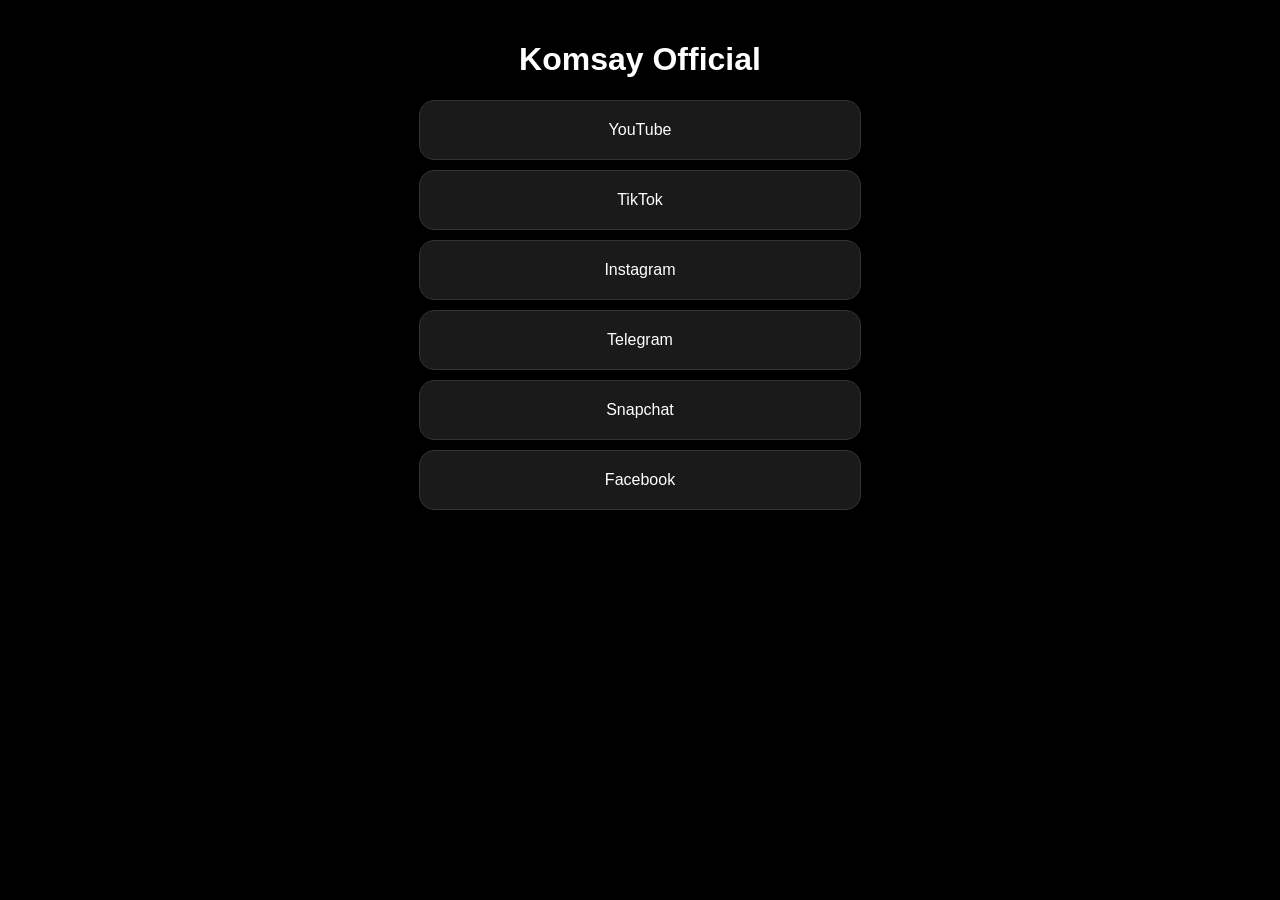
==== index.html @ 22e6c543 "Add initial HTML structure for Komsay website" ====
<!DOCTYPE html>
<html lang="ku" dir="rtl">
<head>
    <meta charset="UTF-8">
    <meta name="viewport" content="width=device-width, initial-scale=1.0">
    <title>Komsay</title>
    <style>
        body { margin: 0; background: #000; color: #fff; font-family: sans-serif; text-align: center; padding: 20px; }
        .card { background: #1a1a1a; padding: 20px; margin: 10px auto; border-radius: 15px; max-width: 400px; display: block; color: #fff; text-decoration: none; border: 1px solid #333; }
        .card:hover { background: #333; }
    </style>
</head>
<body>
    <h1>Komsay Official</h1>
    <a href="https://youtube.com/@komsay" class="card">YouTube</a>
    <a href="https://tiktok.com/@komsay" class="card">TikTok</a>
    <a href="https://instagram.com/komsay" class="card">Instagram</a>
    <a href="https://t.me/Komsay" class="card">Telegram</a>
    <a href="https://snapchat.com/add/komsay" class="card">Snapchat</a>
    <a href="https://facebook.com/komsay" class="card">Facebook</a>
</body>
</html>
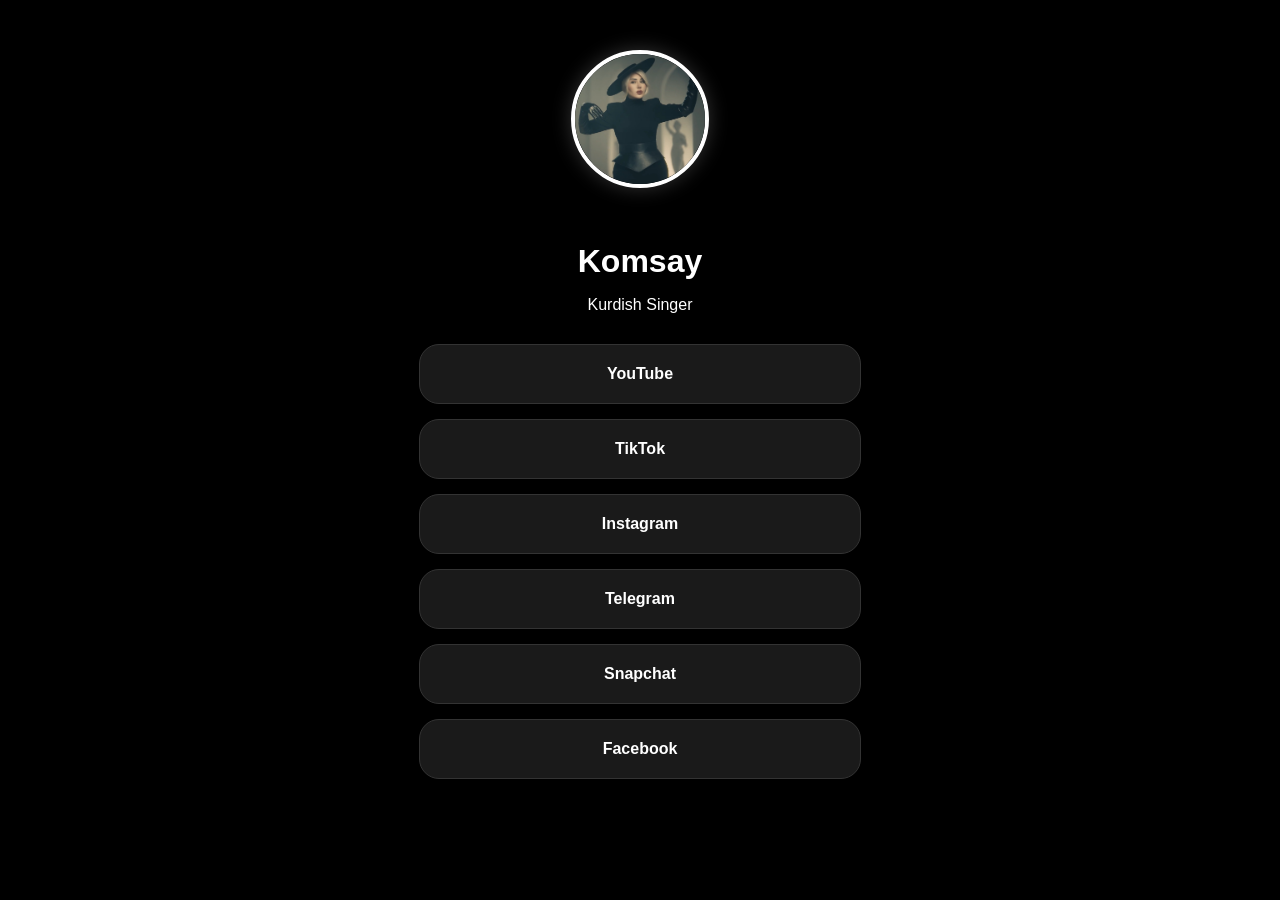
==== commit eb534e0f: "Enhance index.html with new styles and content Updated styles for body and card elements, added prof" ====
--- a/index.html
+++ b/index.html
@@ -5,18 +5,39 @@
     <meta name="viewport" content="width=device-width, initial-scale=1.0">
     <title>Komsay</title>
     <style>
-        body { margin: 0; background: #000; color: #fff; font-family: sans-serif; text-align: center; padding: 20px; }
-        .card { background: #1a1a1a; padding: 20px; margin: 10px auto; border-radius: 15px; max-width: 400px; display: block; color: #fff; text-decoration: none; border: 1px solid #333; }
-        .card:hover { background: #333; }
+        body { 
+            margin: 0; padding: 20px; 
+            background: #000; color: #fff; 
+            font-family: 'Segoe UI', Tahoma, Geneva, Verdana, sans-serif; 
+            text-align: center; 
+        }
+        .profile-img { 
+            width: 130px; height: 130px; border-radius: 50%; 
+            border: 4px solid #fff; margin: 30px auto; 
+            object-fit: cover; box-shadow: 0 0 20px rgba(255,255,255,0.2);
+        }
+        .card { 
+            background: #1a1a1a; padding: 20px; margin: 15px auto; 
+            border-radius: 20px; max-width: 400px; display: block; 
+            color: #fff; text-decoration: none; border: 1px solid #333; 
+            transition: 0.3s; font-weight: bold;
+        }
+        .card:hover { background: #333; transform: scale(1.02); }
+        h1 { margin-bottom: 5px; }
     </style>
 </head>
 <body>
-    <h1>Komsay Official</h1>
-    <a href="https://youtube.com/@komsay" class="card">YouTube</a>
-    <a href="https://tiktok.com/@komsay" class="card">TikTok</a>
-    <a href="https://instagram.com/komsay" class="card">Instagram</a>
-    <a href="https://t.me/Komsay" class="card">Telegram</a>
-    <a href="https://snapchat.com/add/komsay" class="card">Snapchat</a>
-    <a href="https://facebook.com/komsay" class="card">Facebook</a>
+    <img src="IMG_0511.jpeg" class="profile-img">
+    <h1>Komsay</h1>
+    <p>Kurdish Singer</p>
+
+    <div style="margin-top: 30px;">
+        <a href="https://youtube.com/@komsay" class="card">YouTube</a>
+        <a href="https://tiktok.com/@komsay" class="card">TikTok</a>
+        <a href="https://instagram.com/komsay" class="card">Instagram</a>
+        <a href="https://t.me/Komsay" class="card">Telegram</a>
+        <a href="https://snapchat.com/add/komsay" class="card">Snapchat</a>
+        <a href="https://facebook.com/komsay" class="card">Facebook</a>
+    </div>
 </body>
 </html>
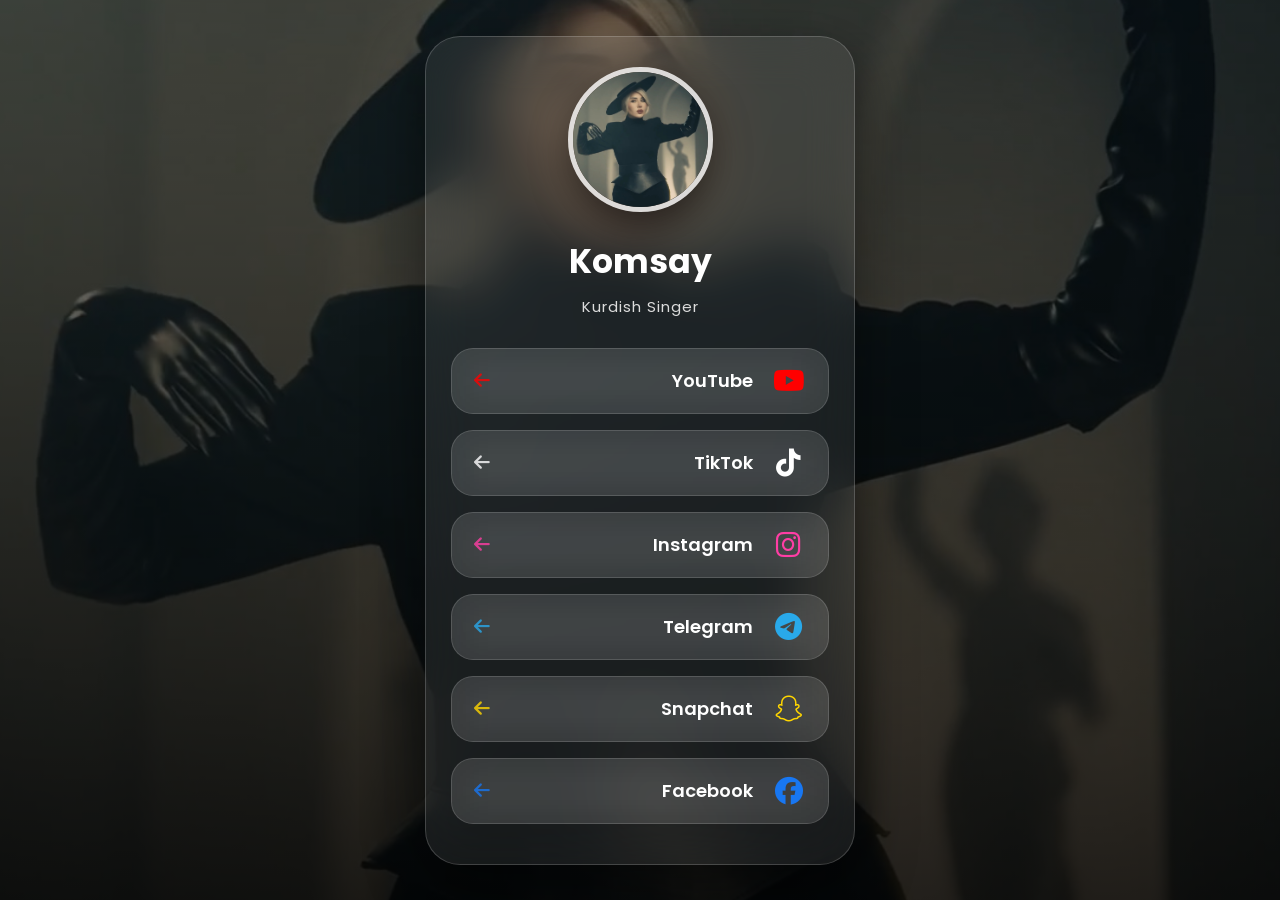
==== commit c433257a: "Update index.html" ====
--- a/index.html
+++ b/index.html
@@ -1,43 +1,309 @@
 <!DOCTYPE html>
 <html lang="ku" dir="rtl">
 <head>
-    <meta charset="UTF-8">
-    <meta name="viewport" content="width=device-width, initial-scale=1.0">
-    <title>Komsay</title>
-    <style>
-        body { 
-            margin: 0; padding: 20px; 
-            background: #000; color: #fff; 
-            font-family: 'Segoe UI', Tahoma, Geneva, Verdana, sans-serif; 
-            text-align: center; 
-        }
-        .profile-img { 
-            width: 130px; height: 130px; border-radius: 50%; 
-            border: 4px solid #fff; margin: 30px auto; 
-            object-fit: cover; box-shadow: 0 0 20px rgba(255,255,255,0.2);
-        }
-        .card { 
-            background: #1a1a1a; padding: 20px; margin: 15px auto; 
-            border-radius: 20px; max-width: 400px; display: block; 
-            color: #fff; text-decoration: none; border: 1px solid #333; 
-            transition: 0.3s; font-weight: bold;
-        }
-        .card:hover { background: #333; transform: scale(1.02); }
-        h1 { margin-bottom: 5px; }
-    </style>
+<meta charset="UTF-8">
+<meta name="viewport" content="width=device-width, initial-scale=1.0">
+
+<title>Komsay</title>
+
+<link rel="preconnect" href="https://fonts.googleapis.com">
+<link rel="preconnect" href="https://fonts.gstatic.com" crossorigin>
+
+<link href="https://fonts.googleapis.com/css2?family=Poppins:wght@300;400;600;700&display=swap" rel="stylesheet">
+
+<link rel="stylesheet" href="https://cdnjs.cloudflare.com/ajax/libs/font-awesome/6.6.0/css/all.min.css">
+
+<style>
+
+*{
+margin:0;
+padding:0;
+box-sizing:border-box;
+font-family:Poppins,sans-serif;
+}
+
+body{
+
+min-height:100vh;
+
+display:flex;
+justify-content:center;
+align-items:center;
+
+background:
+linear-gradient(rgba(0,0,0,.45),rgba(0,0,0,.85)),
+url("IMG_0511.jpeg");
+
+background-size:cover;
+background-position:center;
+background-attachment:fixed;
+
+padding:25px;
+
+}
+
+.container{
+
+width:100%;
+max-width:430px;
+
+background:rgba(255,255,255,.08);
+
+backdrop-filter:blur(25px);
+
+border:1px solid rgba(255,255,255,.18);
+
+border-radius:35px;
+
+padding:30px 25px 40px;
+
+box-shadow:0 20px 60px rgba(0,0,0,.45);
+
+}
+
+.profile{
+
+text-align:center;
+
+margin-bottom:25px;
+
+}
+
+.profile img{
+
+width:145px;
+height:145px;
+
+border-radius:50%;
+
+object-fit:cover;
+
+border:5px solid rgba(255,255,255,.8);
+
+box-shadow:0 15px 35px rgba(0,0,0,.5);
+
+}
+
+.profile h1{
+
+font-size:33px;
+
+margin-top:18px;
+
+font-weight:700;
+
+color:white;
+
+}
+
+.profile p{
+
+color:#ddd;
+
+margin-top:8px;
+
+font-size:15px;
+
+letter-spacing:1px;
+
+}
+
+.links{
+
+display:flex;
+
+flex-direction:column;
+
+gap:16px;
+
+margin-top:30px;
+
+}
+
+.card{
+
+display:flex;
+
+align-items:center;
+
+justify-content:space-between;
+
+padding:18px 22px;
+
+background:rgba(255,255,255,.10);
+
+border:1px solid rgba(255,255,255,.15);
+
+border-radius:22px;
+
+backdrop-filter:blur(20px);
+
+text-decoration:none;
+
+color:white;
+
+transition:.35s;
+
+}
+
+.card:hover{
+
+transform:translateY(-4px) scale(1.02);
+
+background:rgba(255,255,255,.18);
+
+}
+
+.left{
+
+display:flex;
+
+align-items:center;
+
+gap:18px;
+
+font-size:18px;
+
+font-weight:600;
+
+}
+
+.left i{
+
+font-size:28px;
+
+width:35px;
+
+text-align:center;
+
+}
+
+.youtube i{color:#ff0000;}
+.tiktok i{color:#fff;}
+.instagram i{color:#ff3ea5;}
+.telegram i{color:#29a9ea;}
+.snapchat i{color:#ffd600;}
+.facebook i{color:#1877f2;}
+
+.arrow{
+
+font-size:18px;
+
+opacity:.8;
+
+}
+
+</style>
 </head>
+
 <body>
-    <img src="IMG_0511.jpeg" class="profile-img">
-    <h1>Komsay</h1>
-    <p>Kurdish Singer</p>
-
-    <div style="margin-top: 30px;">
-        <a href="https://youtube.com/@komsay" class="card">YouTube</a>
-        <a href="https://tiktok.com/@komsay" class="card">TikTok</a>
-        <a href="https://instagram.com/komsay" class="card">Instagram</a>
-        <a href="https://t.me/Komsay" class="card">Telegram</a>
-        <a href="https://snapchat.com/add/komsay" class="card">Snapchat</a>
-        <a href="https://facebook.com/komsay" class="card">Facebook</a>
-    </div>
+
+<div class="container">
+
+<div class="profile">
+
+<img src="IMG_0511.jpeg">
+
+<h1>Komsay</h1>
+
+<p>Kurdish Singer</p>
+
+</div>
+
+<div class="links">
+
+<a href="https://youtube.com/@komsay" class="card youtube">
+    <div class="left">
+        <i class="fab fa-youtube"></i>
+        <span>YouTube</span>
+    </div>
+    <div class="arrow">
+        <i class="fas fa-arrow-left"></i>
+    </div>
+</a>
+
+<a href="https://tiktok.com/@komsay" class="card tiktok">
+    <div class="left">
+        <i class="fab fa-tiktok"></i>
+        <span>TikTok</span>
+    </div>
+    <div class="arrow">
+        <i class="fas fa-arrow-left"></i>
+    </div>
+</a>
+
+<a href="https://instagram.com/komsay" class="card instagram">
+    <div class="left">
+        <i class="fab fa-instagram"></i>
+        <span>Instagram</span>
+    </div>
+    <div class="arrow">
+        <i class="fas fa-arrow-left"></i>
+    </div>
+</a>
+
+<a href="https://t.me/Komsay" class="card telegram">
+    <div class="left">
+        <i class="fab fa-telegram"></i>
+        <span>Telegram</span>
+    </div>
+    <div class="arrow">
+        <i class="fas fa-arrow-left"></i>
+    </div>
+</a>
+
+<a href="https://snapchat.com/add/komsay" class="card snapchat">
+    <div class="left">
+        <i class="fab fa-snapchat"></i>
+        <span>Snapchat</span>
+    </div>
+    <div class="arrow">
+        <i class="fas fa-arrow-left"></i>
+    </div>
+</a>
+
+<a href="https://facebook.com/komsay" class="card facebook">
+    <div class="left">
+        <i class="fab fa-facebook"></i>
+        <span>Facebook</span>
+    </div>
+    <div class="arrow">
+        <i class="fas fa-arrow-left"></i>
+    </div>
+</a>
+
+</div>
+
+</div>
+
+<script>
+
+// Card animation
+document.querySelectorAll(".card").forEach(card=>{
+
+card.addEventListener("mousemove",(e)=>{
+
+const rect=card.getBoundingClientRect();
+
+const x=e.clientX-rect.left;
+const y=e.clientY-rect.top;
+
+card.style.background=
+`radial-gradient(circle at ${x}px ${y}px,
+rgba(255,255,255,.22),
+rgba(255,255,255,.10) 60%)`;
+
+});
+
+card.addEventListener("mouseleave",()=>{
+
+card.style.background="rgba(255,255,255,.10)";
+
+});
+
+});
+
+</script>
+
 </body>
 </html>
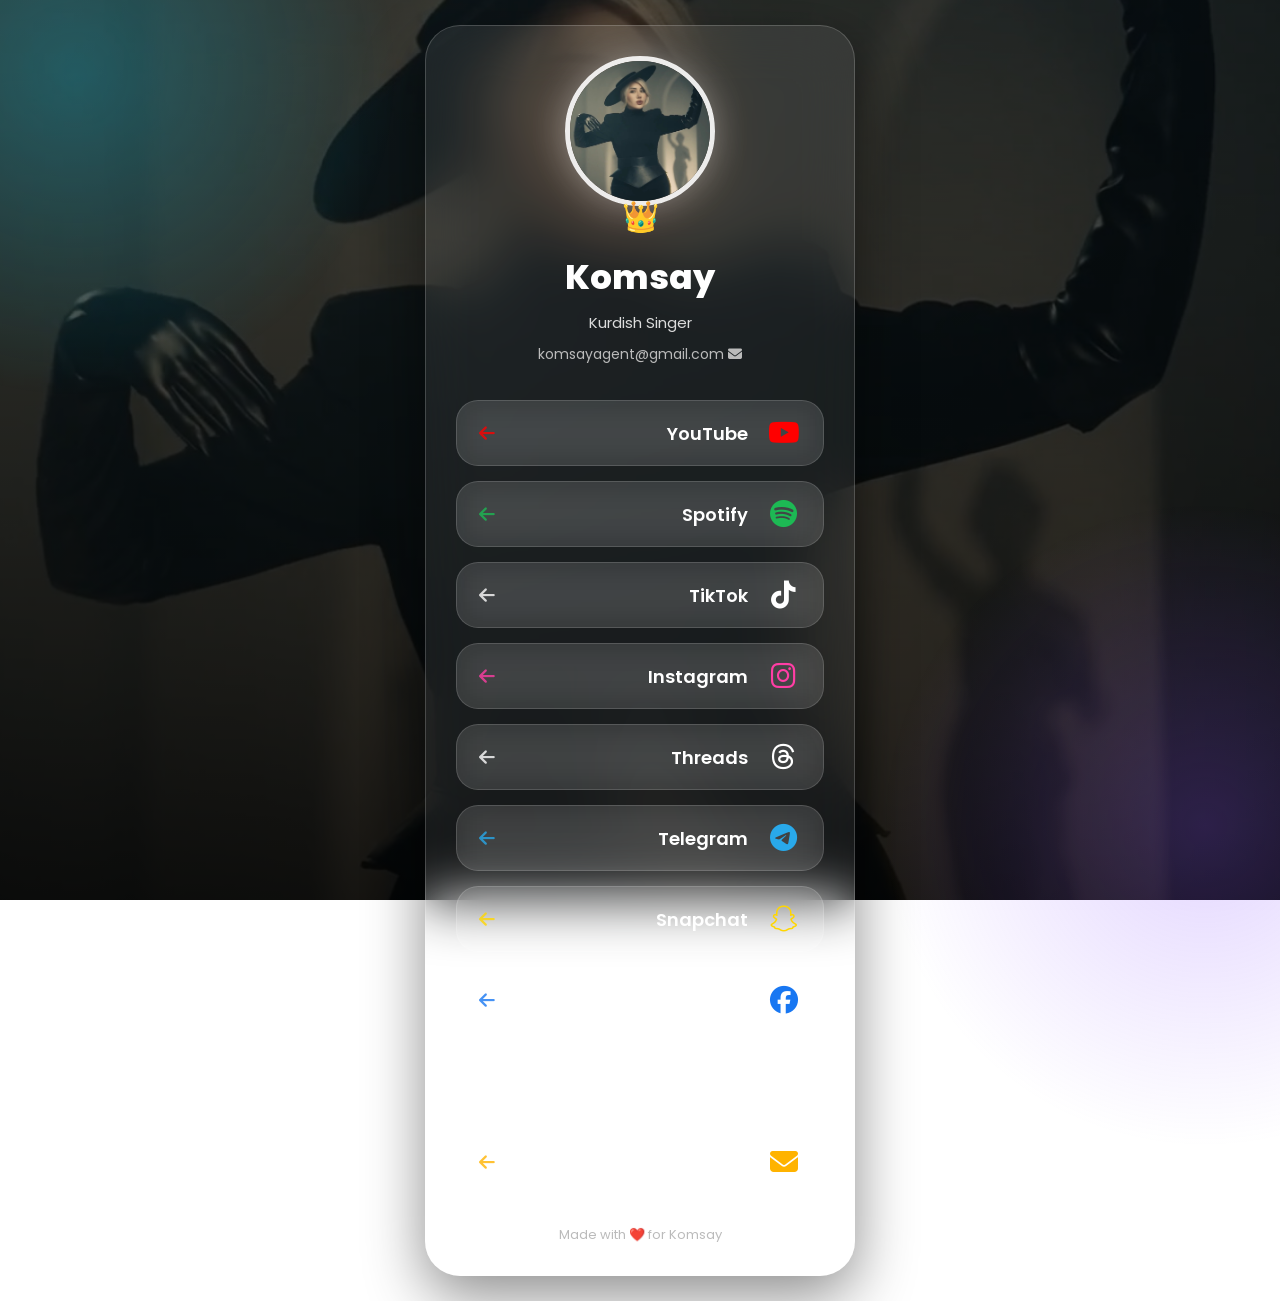
==== commit cd715761: "Add initial HTML structure for Komsay profile page" ====
--- a/index.html
+++ b/index.html
@@ -1,17 +1,19 @@
 <!DOCTYPE html>
 <html lang="ku" dir="rtl">
+
 <head>
+
 <meta charset="UTF-8">
 <meta name="viewport" content="width=device-width, initial-scale=1.0">
 
-<title>Komsay</title>
+<title>Komsay | Official Links</title>
 
 <link rel="preconnect" href="https://fonts.googleapis.com">
 <link rel="preconnect" href="https://fonts.gstatic.com" crossorigin>
 
-<link href="https://fonts.googleapis.com/css2?family=Poppins:wght@300;400;600;700&display=swap" rel="stylesheet">
-
-<link rel="stylesheet" href="https://cdnjs.cloudflare.com/ajax/libs/font-awesome/6.6.0/css/all.min.css">
+<link href="https://fonts.googleapis.com/css2?family=Poppins:wght@300;400;600;700;800&display=swap" rel="stylesheet">
+
+<link rel="stylesheet" href="https://cdnjs.cloudflare.com/ajax/libs/font-awesome/6.7.2/css/all.min.css">
 
 <style>
 
@@ -19,92 +21,228 @@
 margin:0;
 padding:0;
 box-sizing:border-box;
-font-family:Poppins,sans-serif;
+font-family:'Poppins',sans-serif;
 }
 
 body{
-
-min-height:100vh;
 
 display:flex;
 justify-content:center;
 align-items:center;
 
+min-height:100vh;
+
 background:
-linear-gradient(rgba(0,0,0,.45),rgba(0,0,0,.85)),
+linear-gradient(rgba(0,0,0,.55),rgba(0,0,0,.88)),
 url("IMG_0511.jpeg");
 
 background-size:cover;
 background-position:center;
 background-attachment:fixed;
 
-padding:25px;
+overflow-x:hidden;
+
+}
+
+body::before{
+
+content:"";
+
+position:fixed;
+
+width:650px;
+height:650px;
+
+left:-250px;
+top:-250px;
+
+border-radius:50%;
+
+background:radial-gradient(#00d4ff40,transparent 70%);
+
+animation:spin1 15s linear infinite;
+
+}
+
+body::after{
+
+content:"";
+
+position:fixed;
+
+width:650px;
+height:650px;
+
+right:-250px;
+bottom:-250px;
+
+border-radius:50%;
+
+background:radial-gradient(#8f5bff40,transparent 70%);
+
+animation:spin2 18s linear infinite;
+
+}
+
+@keyframes spin1{
+
+from{
+transform:rotate(0deg);
+}
+
+to{
+transform:rotate(360deg);
+}
+
+}
+
+@keyframes spin2{
+
+from{
+transform:rotate(360deg);
+}
+
+to{
+transform:rotate(0deg);
+}
 
 }
 
 .container{
+
+position:relative;
 
 width:100%;
 max-width:430px;
 
+margin:25px;
+
+padding:30px;
+
+border-radius:35px;
+
 background:rgba(255,255,255,.08);
 
-backdrop-filter:blur(25px);
-
 border:1px solid rgba(255,255,255,.18);
 
-border-radius:35px;
-
-padding:30px 25px 40px;
+backdrop-filter:blur(28px);
 
 box-shadow:0 20px 60px rgba(0,0,0,.45);
 
+overflow:hidden;
+
+animation:show .8s ease;
+
+}
+
+@keyframes show{
+
+from{
+opacity:0;
+transform:translateY(40px);
+}
+
+to{
+opacity:1;
+transform:translateY(0);
+}
+
 }
 
 .profile{
 
+position:relative;
+
 text-align:center;
 
-margin-bottom:25px;
-
 }
 
 .profile img{
 
-width:145px;
-height:145px;
+width:150px;
+height:150px;
 
 border-radius:50%;
 
 object-fit:cover;
 
-border:5px solid rgba(255,255,255,.8);
-
-box-shadow:0 15px 35px rgba(0,0,0,.5);
+border:5px solid rgba(255,255,255,.9);
+
+box-shadow:0 0 35px rgba(255,255,255,.35);
+
+animation:glow 3s ease-in-out infinite;
+
+transition:.4s;
+
+}
+
+.profile img:hover{
+
+transform:scale(1.05);
+
+}
+
+@keyframes glow{
+
+0%,100%{
+box-shadow:0 0 20px rgba(255,255,255,.25);
+}
+
+50%{
+box-shadow:0 0 45px rgba(255,255,255,.6);
+}
+
+}
+
+.crown{
+
+font-size:30px;
+
+color:gold;
+
+margin-top:-18px;
+
+animation:float 2s ease-in-out infinite;
+
+}
+
+@keyframes float{
+
+50%{
+transform:translateY(-7px);
+}
 
 }
 
 .profile h1{
 
-font-size:33px;
-
-margin-top:18px;
-
-font-weight:700;
-
-color:white;
+margin-top:12px;
+
+font-size:34px;
+
+font-weight:800;
+
+color:#fff;
 
 }
 
 .profile p{
 
+margin-top:8px;
+
+font-size:15px;
+
 color:#ddd;
 
-margin-top:8px;
-
-font-size:15px;
-
-letter-spacing:1px;
+}
+
+.email{
+
+margin-top:10px;
+
+color:#bbb;
+
+font-size:14px;
 
 }
 
@@ -114,86 +252,132 @@
 
 flex-direction:column;
 
-gap:16px;
+gap:15px;
+
+margin-top:35px;
+
+}
+
+.card{
+
+position:relative;
+
+display:flex;
+
+justify-content:space-between;
+
+align-items:center;
+
+padding:18px 22px;
+
+border-radius:22px;
+
+background:rgba(255,255,255,.10);
+
+border:1px solid rgba(255,255,255,.15);
+
+backdrop-filter:blur(15px);
+
+text-decoration:none;
+
+color:#fff;
+
+overflow:hidden;
+
+transition:.35s;
+
+}
+
+.card:hover{
+
+transform:translateY(-5px) scale(1.03);
+
+box-shadow:0 15px 35px rgba(0,0,0,.35);
+
+}
+
+.card::before{
+
+content:"";
+
+position:absolute;
+
+left:-100%;
+
+top:0;
+
+width:100%;
+
+height:100%;
+
+background:linear-gradient(
+90deg,
+transparent,
+rgba(255,255,255,.18),
+transparent
+);
+
+transition:.7s;
+
+}
+
+.card:hover::before{
+
+left:100%;
+
+}
+
+.left{
+
+display:flex;
+align-items:center;
+gap:18px;
+
+font-size:18px;
+font-weight:600;
+
+}
+
+.left i{
+
+font-size:28px;
+width:35px;
+text-align:center;
+
+}
+
+.youtube i{color:#ff0000;}
+.spotify i{color:#1DB954;}
+.tiktok i{color:#ffffff;}
+.instagram i{color:#ff3ea5;}
+.threads i{color:#ffffff;}
+.telegram i{color:#29a9ea;}
+.snapchat i{color:#FFD600;}
+.facebook i{color:#1877F2;}
+.twitter i{color:#ffffff;}
+.email-card i{color:#ffb300;}
+
+.arrow{
+
+font-size:18px;
+opacity:.8;
+
+}
+
+.footer{
 
 margin-top:30px;
 
-}
-
-.card{
-
-display:flex;
-
-align-items:center;
-
-justify-content:space-between;
-
-padding:18px 22px;
-
-background:rgba(255,255,255,.10);
-
-border:1px solid rgba(255,255,255,.15);
-
-border-radius:22px;
-
-backdrop-filter:blur(20px);
-
-text-decoration:none;
-
-color:white;
-
-transition:.35s;
-
-}
-
-.card:hover{
-
-transform:translateY(-4px) scale(1.02);
-
-background:rgba(255,255,255,.18);
-
-}
-
-.left{
-
-display:flex;
-
-align-items:center;
-
-gap:18px;
-
-font-size:18px;
-
-font-weight:600;
-
-}
-
-.left i{
-
-font-size:28px;
-
-width:35px;
-
 text-align:center;
 
-}
-
-.youtube i{color:#ff0000;}
-.tiktok i{color:#fff;}
-.instagram i{color:#ff3ea5;}
-.telegram i{color:#29a9ea;}
-.snapchat i{color:#ffd600;}
-.facebook i{color:#1877f2;}
-
-.arrow{
-
-font-size:18px;
-
-opacity:.8;
+font-size:13px;
+
+color:#bbb;
 
 }
 
 </style>
+
 </head>
 
 <body>
@@ -202,86 +386,136 @@
 
 <div class="profile">
 
-<img src="IMG_0511.jpeg">
+<img src="IMG_0511.jpeg" alt="Komsay">
+
+<div class="crown">👑</div>
 
 <h1>Komsay</h1>
 
 <p>Kurdish Singer</p>
 
+<div class="email">
+<i class="fa-solid fa-envelope"></i>
+komsayagent@gmail.com
+</div>
+
 </div>
 
 <div class="links">
 
-<a href="https://youtube.com/@komsay" class="card youtube">
-    <div class="left">
-        <i class="fab fa-youtube"></i>
-        <span>YouTube</span>
-    </div>
-    <div class="arrow">
-        <i class="fas fa-arrow-left"></i>
-    </div>
-</a>
-
-<a href="https://tiktok.com/@komsay" class="card tiktok">
-    <div class="left">
-        <i class="fab fa-tiktok"></i>
-        <span>TikTok</span>
-    </div>
-    <div class="arrow">
-        <i class="fas fa-arrow-left"></i>
-    </div>
-</a>
-
-<a href="https://instagram.com/komsay" class="card instagram">
-    <div class="left">
-        <i class="fab fa-instagram"></i>
-        <span>Instagram</span>
-    </div>
-    <div class="arrow">
-        <i class="fas fa-arrow-left"></i>
-    </div>
-</a>
-
-<a href="https://t.me/Komsay" class="card telegram">
-    <div class="left">
-        <i class="fab fa-telegram"></i>
-        <span>Telegram</span>
-    </div>
-    <div class="arrow">
-        <i class="fas fa-arrow-left"></i>
-    </div>
-</a>
-
-<a href="https://snapchat.com/add/komsay" class="card snapchat">
-    <div class="left">
-        <i class="fab fa-snapchat"></i>
-        <span>Snapchat</span>
-    </div>
-    <div class="arrow">
-        <i class="fas fa-arrow-left"></i>
-    </div>
-</a>
-
-<a href="https://facebook.com/komsay" class="card facebook">
-    <div class="left">
-        <i class="fab fa-facebook"></i>
-        <span>Facebook</span>
-    </div>
-    <div class="arrow">
-        <i class="fas fa-arrow-left"></i>
-    </div>
-</a>
-
+<a href="https://youtube.com/@komsay" class="card youtube" target="_blank">
+<div class="left">
+<i class="fab fa-youtube"></i>
+<span>YouTube</span>
+</div>
+<div class="arrow">
+<i class="fas fa-arrow-left"></i>
+</div>
+</a>
+
+<a href="https://open.spotify.com/artist/3O0UtR9dUyXLRTIFbYdmgs" class="card spotify" target="_blank">
+<div class="left">
+<i class="fab fa-spotify"></i>
+<span>Spotify</span>
+</div>
+<div class="arrow">
+<i class="fas fa-arrow-left"></i>
+</div>
+</a>
+
+<a href="https://www.tiktok.com/@komsay" class="card tiktok" target="_blank">
+<div class="left">
+<i class="fab fa-tiktok"></i>
+<span>TikTok</span>
+</div>
+<div class="arrow">
+<i class="fas fa-arrow-left"></i>
+</div>
+</a>
+
+<a href="https://www.instagram.com/komsay/" class="card instagram" target="_blank">
+<div class="left">
+<i class="fab fa-instagram"></i>
+<span>Instagram</span>
+</div>
+<div class="arrow">
+<i class="fas fa-arrow-left"></i>
+</div>
+</a>
+
+<a href="https://www.threads.com/@komsay" class="card threads" target="_blank">
+<div class="left">
+<i class="fab fa-threads"></i>
+<span>Threads</span>
+</div>
+<div class="arrow">
+<i class="fas fa-arrow-left"></i>
+</div>
+</a>
+
+<a href="https://t.me/Komsay" class="card telegram" target="_blank">
+<div class="left">
+<i class="fab fa-telegram"></i>
+<span>Telegram</span>
+</div>
+<div class="arrow">
+<i class="fas fa-arrow-left"></i>
+</div>
+</a>
+
+<a href="https://snapchat.com/t/J3TUY6pE" class="card snapchat" target="_blank">
+<div class="left">
+<i class="fab fa-snapchat"></i>
+<span>Snapchat</span>
+</div>
+<div class="arrow">
+<i class="fas fa-arrow-left"></i>
+</div>
+</a>
+
+<a href="https://www.facebook.com/Komsay" class="card facebook" target="_blank">
+<div class="left">
+<i class="fab fa-facebook"></i>
+<span>Facebook</span>
+</div>
+<div class="arrow">
+<i class="fas fa-arrow-left"></i>
+</div>
+</a>
+
+<a href="https://twitter.com/komsay" class="card twitter" target="_blank">
+<div class="left">
+<i class="fab fa-x-twitter"></i>
+<span>X (Twitter)</span>
+</div>
+<div class="arrow">
+<i class="fas fa-arrow-left"></i>
+</div>
+</a>
+
+<a href="mailto:komsayagent@gmail.com" class="card email-card">
+<div class="left">
+<i class="fas fa-envelope"></i>
+<span>Email</span>
+</div>
+<div class="arrow">
+<i class="fas fa-arrow-left"></i>
+</div>
+</a>
+
+</div>
+
+<div class="footer">
+Made with ❤️ for Komsay
 </div>
 
 </div>
 
 <script>
 
-// Card animation
 document.querySelectorAll(".card").forEach(card=>{
 
-card.addEventListener("mousemove",(e)=>{
+card.addEventListener("mousemove",e=>{
 
 const rect=card.getBoundingClientRect();
 
@@ -290,7 +524,7 @@
 
 card.style.background=
 `radial-gradient(circle at ${x}px ${y}px,
-rgba(255,255,255,.22),
+rgba(255,255,255,.28),
 rgba(255,255,255,.10) 60%)`;
 
 });
@@ -303,7 +537,25 @@
 
 });
 
+const cards=document.querySelectorAll(".card");
+
+cards.forEach((card,index)=>{
+
+card.style.opacity="0";
+card.style.transform="translateY(30px)";
+
+setTimeout(()=>{
+
+card.style.transition=".6s ease";
+card.style.opacity="1";
+card.style.transform="translateY(0)";
+
+},index*120);
+
+});
+
 </script>
 
 </body>
+
 </html>
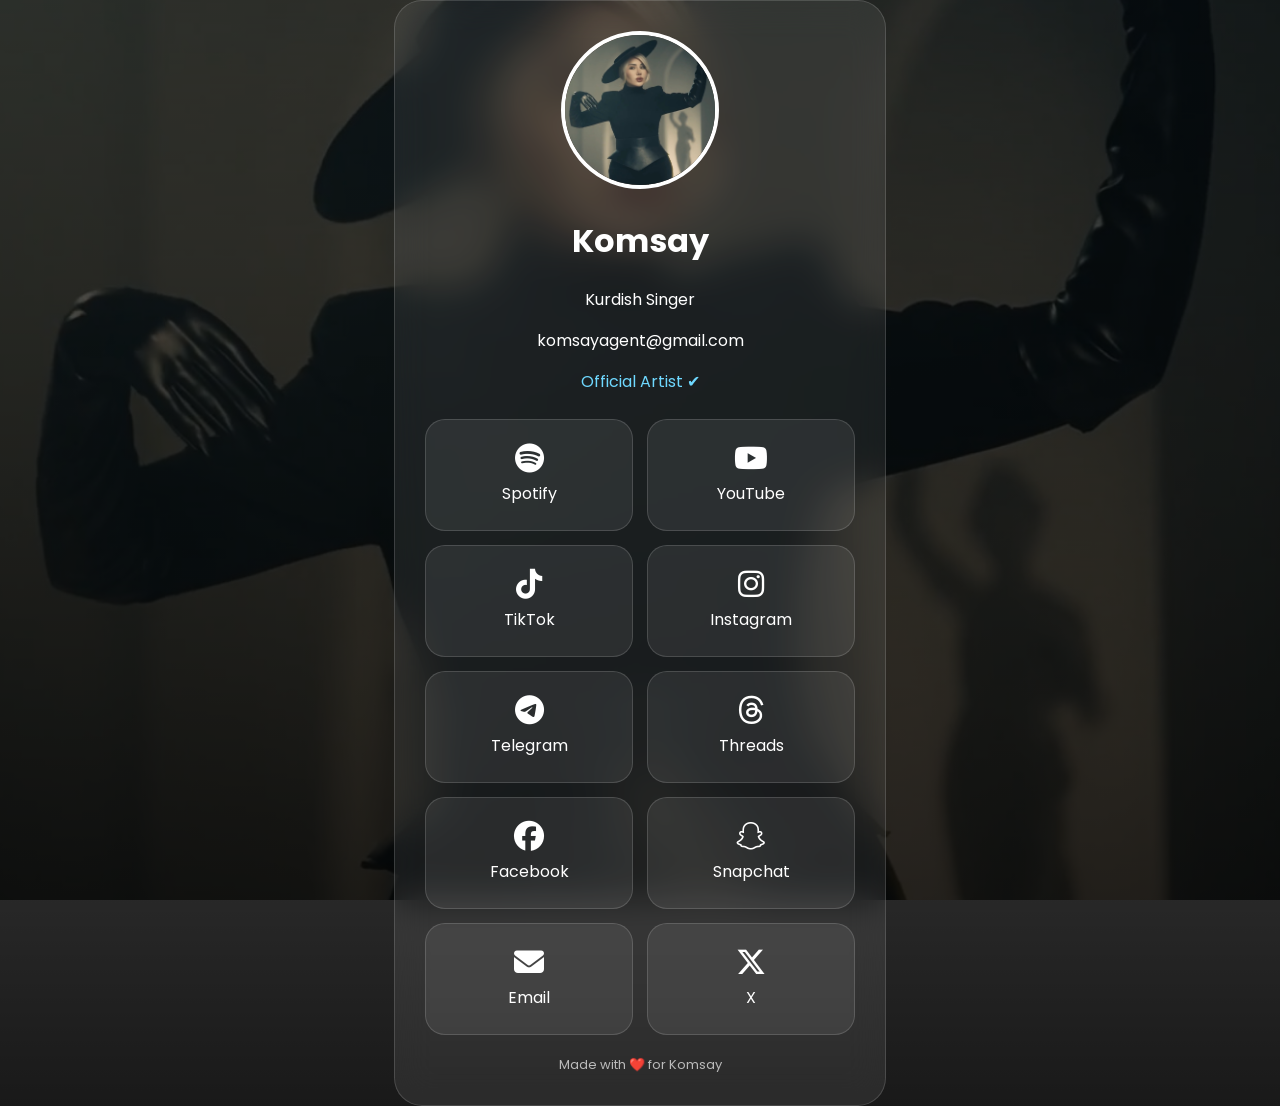
==== commit 7a177c6b: "Rename index_premium.html to index.html" ====
--- a/index.html
+++ b/index.html
@@ -1,561 +1,44 @@
 <!DOCTYPE html>
 <html lang="ku" dir="rtl">
-
 <head>
-
 <meta charset="UTF-8">
-<meta name="viewport" content="width=device-width, initial-scale=1.0">
-
+<meta name="viewport" content="width=device-width,initial-scale=1">
 <title>Komsay | Official Links</title>
-
 <link rel="preconnect" href="https://fonts.googleapis.com">
 <link rel="preconnect" href="https://fonts.gstatic.com" crossorigin>
-
 <link href="https://fonts.googleapis.com/css2?family=Poppins:wght@300;400;600;700;800&display=swap" rel="stylesheet">
-
 <link rel="stylesheet" href="https://cdnjs.cloudflare.com/ajax/libs/font-awesome/6.7.2/css/all.min.css">
-
 <style>
-
-*{
-margin:0;
-padding:0;
-box-sizing:border-box;
-font-family:'Poppins',sans-serif;
-}
-
-body{
-
-display:flex;
-justify-content:center;
-align-items:center;
-
-min-height:100vh;
-
-background:
-linear-gradient(rgba(0,0,0,.55),rgba(0,0,0,.88)),
-url("IMG_0511.jpeg");
-
-background-size:cover;
-background-position:center;
-background-attachment:fixed;
-
-overflow-x:hidden;
-
-}
-
-body::before{
-
-content:"";
-
-position:fixed;
-
-width:650px;
-height:650px;
-
-left:-250px;
-top:-250px;
-
-border-radius:50%;
-
-background:radial-gradient(#00d4ff40,transparent 70%);
-
-animation:spin1 15s linear infinite;
-
-}
-
-body::after{
-
-content:"";
-
-position:fixed;
-
-width:650px;
-height:650px;
-
-right:-250px;
-bottom:-250px;
-
-border-radius:50%;
-
-background:radial-gradient(#8f5bff40,transparent 70%);
-
-animation:spin2 18s linear infinite;
-
-}
-
-@keyframes spin1{
-
-from{
-transform:rotate(0deg);
-}
-
-to{
-transform:rotate(360deg);
-}
-
-}
-
-@keyframes spin2{
-
-from{
-transform:rotate(360deg);
-}
-
-to{
-transform:rotate(0deg);
-}
-
-}
-
-.container{
-
-position:relative;
-
-width:100%;
-max-width:430px;
-
-margin:25px;
-
-padding:30px;
-
-border-radius:35px;
-
-background:rgba(255,255,255,.08);
-
-border:1px solid rgba(255,255,255,.18);
-
-backdrop-filter:blur(28px);
-
-box-shadow:0 20px 60px rgba(0,0,0,.45);
-
-overflow:hidden;
-
-animation:show .8s ease;
-
-}
-
-@keyframes show{
-
-from{
-opacity:0;
-transform:translateY(40px);
-}
-
-to{
-opacity:1;
-transform:translateY(0);
-}
-
-}
-
-.profile{
-
-position:relative;
-
-text-align:center;
-
-}
-
-.profile img{
-
-width:150px;
-height:150px;
-
-border-radius:50%;
-
-object-fit:cover;
-
-border:5px solid rgba(255,255,255,.9);
-
-box-shadow:0 0 35px rgba(255,255,255,.35);
-
-animation:glow 3s ease-in-out infinite;
-
-transition:.4s;
-
-}
-
-.profile img:hover{
-
-transform:scale(1.05);
-
-}
-
-@keyframes glow{
-
-0%,100%{
-box-shadow:0 0 20px rgba(255,255,255,.25);
-}
-
-50%{
-box-shadow:0 0 45px rgba(255,255,255,.6);
-}
-
-}
-
-.crown{
-
-font-size:30px;
-
-color:gold;
-
-margin-top:-18px;
-
-animation:float 2s ease-in-out infinite;
-
-}
-
-@keyframes float{
-
-50%{
-transform:translateY(-7px);
-}
-
-}
-
-.profile h1{
-
-margin-top:12px;
-
-font-size:34px;
-
-font-weight:800;
-
-color:#fff;
-
-}
-
-.profile p{
-
-margin-top:8px;
-
-font-size:15px;
-
-color:#ddd;
-
-}
-
-.email{
-
-margin-top:10px;
-
-color:#bbb;
-
-font-size:14px;
-
-}
-
-.links{
-
-display:flex;
-
-flex-direction:column;
-
-gap:15px;
-
-margin-top:35px;
-
-}
-
-.card{
-
-position:relative;
-
-display:flex;
-
-justify-content:space-between;
-
-align-items:center;
-
-padding:18px 22px;
-
-border-radius:22px;
-
-background:rgba(255,255,255,.10);
-
-border:1px solid rgba(255,255,255,.15);
-
-backdrop-filter:blur(15px);
-
-text-decoration:none;
-
-color:#fff;
-
-overflow:hidden;
-
-transition:.35s;
-
-}
-
-.card:hover{
-
-transform:translateY(-5px) scale(1.03);
-
-box-shadow:0 15px 35px rgba(0,0,0,.35);
-
-}
-
-.card::before{
-
-content:"";
-
-position:absolute;
-
-left:-100%;
-
-top:0;
-
-width:100%;
-
-height:100%;
-
-background:linear-gradient(
-90deg,
-transparent,
-rgba(255,255,255,.18),
-transparent
-);
-
-transition:.7s;
-
-}
-
-.card:hover::before{
-
-left:100%;
-
-}
-
-.left{
-
-display:flex;
-align-items:center;
-gap:18px;
-
-font-size:18px;
-font-weight:600;
-
-}
-
-.left i{
-
-font-size:28px;
-width:35px;
-text-align:center;
-
-}
-
-.youtube i{color:#ff0000;}
-.spotify i{color:#1DB954;}
-.tiktok i{color:#ffffff;}
-.instagram i{color:#ff3ea5;}
-.threads i{color:#ffffff;}
-.telegram i{color:#29a9ea;}
-.snapchat i{color:#FFD600;}
-.facebook i{color:#1877F2;}
-.twitter i{color:#ffffff;}
-.email-card i{color:#ffb300;}
-
-.arrow{
-
-font-size:18px;
-opacity:.8;
-
-}
-
-.footer{
-
-margin-top:30px;
-
-text-align:center;
-
-font-size:13px;
-
-color:#bbb;
-
-}
-
+body{margin:0;font-family:Poppins,sans-serif;background:linear-gradient(rgba(0,0,0,.6),rgba(0,0,0,.9)),url('IMG_0511.jpeg') center/cover fixed;display:flex;justify-content:center;align-items:center;min-height:100vh;color:#fff}
+.container{width:min(430px,92vw);background:rgba(255,255,255,.08);backdrop-filter:blur(18px);padding:30px;border-radius:28px;border:1px solid rgba(255,255,255,.15)}
+.profile{text-align:center}.profile img{width:150px;height:150px;border-radius:50%;border:4px solid #fff;object-fit:cover}
+.links{display:grid;grid-template-columns:1fr 1fr;gap:14px;margin-top:25px}
+.card{display:flex;flex-direction:column;align-items:center;justify-content:center;text-decoration:none;color:#fff;background:rgba(255,255,255,.08);border-radius:20px;height:110px;border:1px solid rgba(255,255,255,.15);transition:.25s}
+.card:hover{transform:translateY(-4px)}
+.card i{font-size:30px;margin-bottom:8px}
+.footer{text-align:center;margin-top:20px;color:#bbb;font-size:13px}
 </style>
-
 </head>
-
 <body>
-
 <div class="container">
-
 <div class="profile">
-
 <img src="IMG_0511.jpeg" alt="Komsay">
-
-<div class="crown">👑</div>
-
 <h1>Komsay</h1>
-
 <p>Kurdish Singer</p>
-
-<div class="email">
-<i class="fa-solid fa-envelope"></i>
-komsayagent@gmail.com
+<p>komsayagent@gmail.com</p><div style="margin-top:10px;color:#6fd8ff">✔ Official Artist</div>
 </div>
-
+<div class="links">
+<a class="card" href="https://youtube.com/@komsay"><i class="fab fa-youtube"></i><span>YouTube</span></a>
+<a class="card" href="https://open.spotify.com/artist/3O0UtR9dUyXLRTIFbYdmgs"><i class="fab fa-spotify"></i><span>Spotify</span></a>
+<a class="card" href="https://www.instagram.com/komsay/"><i class="fab fa-instagram"></i><span>Instagram</span></a>
+<a class="card" href="https://www.tiktok.com/@komsay"><i class="fab fa-tiktok"></i><span>TikTok</span></a>
+<a class="card" href="https://www.threads.net/@komsay"><i class="fab fa-threads"></i><span>Threads</span></a>
+<a class="card" href="https://t.me/Komsay"><i class="fab fa-telegram"></i><span>Telegram</span></a>
+<a class="card" href="https://snapchat.com/t/J3TUY6pE"><i class="fab fa-snapchat"></i><span>Snapchat</span></a>
+<a class="card" href="https://www.facebook.com/Komsay"><i class="fab fa-facebook"></i><span>Facebook</span></a>
+<a class="card" href="https://x.com/komsay"><i class="fab fa-x-twitter"></i><span>X</span></a>
+<a class="card" href="mailto:komsayagent@gmail.com"><i class="fas fa-envelope"></i><span>Email</span></a>
 </div>
-
-<div class="links">
-
-<a href="https://youtube.com/@komsay" class="card youtube" target="_blank">
-<div class="left">
-<i class="fab fa-youtube"></i>
-<span>YouTube</span>
+<div class="footer">Made with ❤️ for Komsay</div>
 </div>
-<div class="arrow">
-<i class="fas fa-arrow-left"></i>
-</div>
-</a>
-
-<a href="https://open.spotify.com/artist/3O0UtR9dUyXLRTIFbYdmgs" class="card spotify" target="_blank">
-<div class="left">
-<i class="fab fa-spotify"></i>
-<span>Spotify</span>
-</div>
-<div class="arrow">
-<i class="fas fa-arrow-left"></i>
-</div>
-</a>
-
-<a href="https://www.tiktok.com/@komsay" class="card tiktok" target="_blank">
-<div class="left">
-<i class="fab fa-tiktok"></i>
-<span>TikTok</span>
-</div>
-<div class="arrow">
-<i class="fas fa-arrow-left"></i>
-</div>
-</a>
-
-<a href="https://www.instagram.com/komsay/" class="card instagram" target="_blank">
-<div class="left">
-<i class="fab fa-instagram"></i>
-<span>Instagram</span>
-</div>
-<div class="arrow">
-<i class="fas fa-arrow-left"></i>
-</div>
-</a>
-
-<a href="https://www.threads.com/@komsay" class="card threads" target="_blank">
-<div class="left">
-<i class="fab fa-threads"></i>
-<span>Threads</span>
-</div>
-<div class="arrow">
-<i class="fas fa-arrow-left"></i>
-</div>
-</a>
-
-<a href="https://t.me/Komsay" class="card telegram" target="_blank">
-<div class="left">
-<i class="fab fa-telegram"></i>
-<span>Telegram</span>
-</div>
-<div class="arrow">
-<i class="fas fa-arrow-left"></i>
-</div>
-</a>
-
-<a href="https://snapchat.com/t/J3TUY6pE" class="card snapchat" target="_blank">
-<div class="left">
-<i class="fab fa-snapchat"></i>
-<span>Snapchat</span>
-</div>
-<div class="arrow">
-<i class="fas fa-arrow-left"></i>
-</div>
-</a>
-
-<a href="https://www.facebook.com/Komsay" class="card facebook" target="_blank">
-<div class="left">
-<i class="fab fa-facebook"></i>
-<span>Facebook</span>
-</div>
-<div class="arrow">
-<i class="fas fa-arrow-left"></i>
-</div>
-</a>
-
-<a href="https://twitter.com/komsay" class="card twitter" target="_blank">
-<div class="left">
-<i class="fab fa-x-twitter"></i>
-<span>X (Twitter)</span>
-</div>
-<div class="arrow">
-<i class="fas fa-arrow-left"></i>
-</div>
-</a>
-
-<a href="mailto:komsayagent@gmail.com" class="card email-card">
-<div class="left">
-<i class="fas fa-envelope"></i>
-<span>Email</span>
-</div>
-<div class="arrow">
-<i class="fas fa-arrow-left"></i>
-</div>
-</a>
-
-</div>
-
-<div class="footer">
-Made with ❤️ for Komsay
-</div>
-
-</div>
-
-<script>
-
-document.querySelectorAll(".card").forEach(card=>{
-
-card.addEventListener("mousemove",e=>{
-
-const rect=card.getBoundingClientRect();
-
-const x=e.clientX-rect.left;
-const y=e.clientY-rect.top;
-
-card.style.background=
-`radial-gradient(circle at ${x}px ${y}px,
-rgba(255,255,255,.28),
-rgba(255,255,255,.10) 60%)`;
-
-});
-
-card.addEventListener("mouseleave",()=>{
-
-card.style.background="rgba(255,255,255,.10)";
-
-});
-
-});
-
-const cards=document.querySelectorAll(".card");
-
-cards.forEach((card,index)=>{
-
-card.style.opacity="0";
-card.style.transform="translateY(30px)";
-
-setTimeout(()=>{
-
-card.style.transition=".6s ease";
-card.style.opacity="1";
-card.style.transform="translateY(0)";
-
-},index*120);
-
-});
-
-</script>
-
-</body>
-
-</html>
+<script>document.querySelectorAll(".card").forEach(c=>{c.onmouseenter=()=>c.style.transform="translateY(-6px) scale(1.03)";c.onmouseleave=()=>c.style.transform=""});</script></body></html>
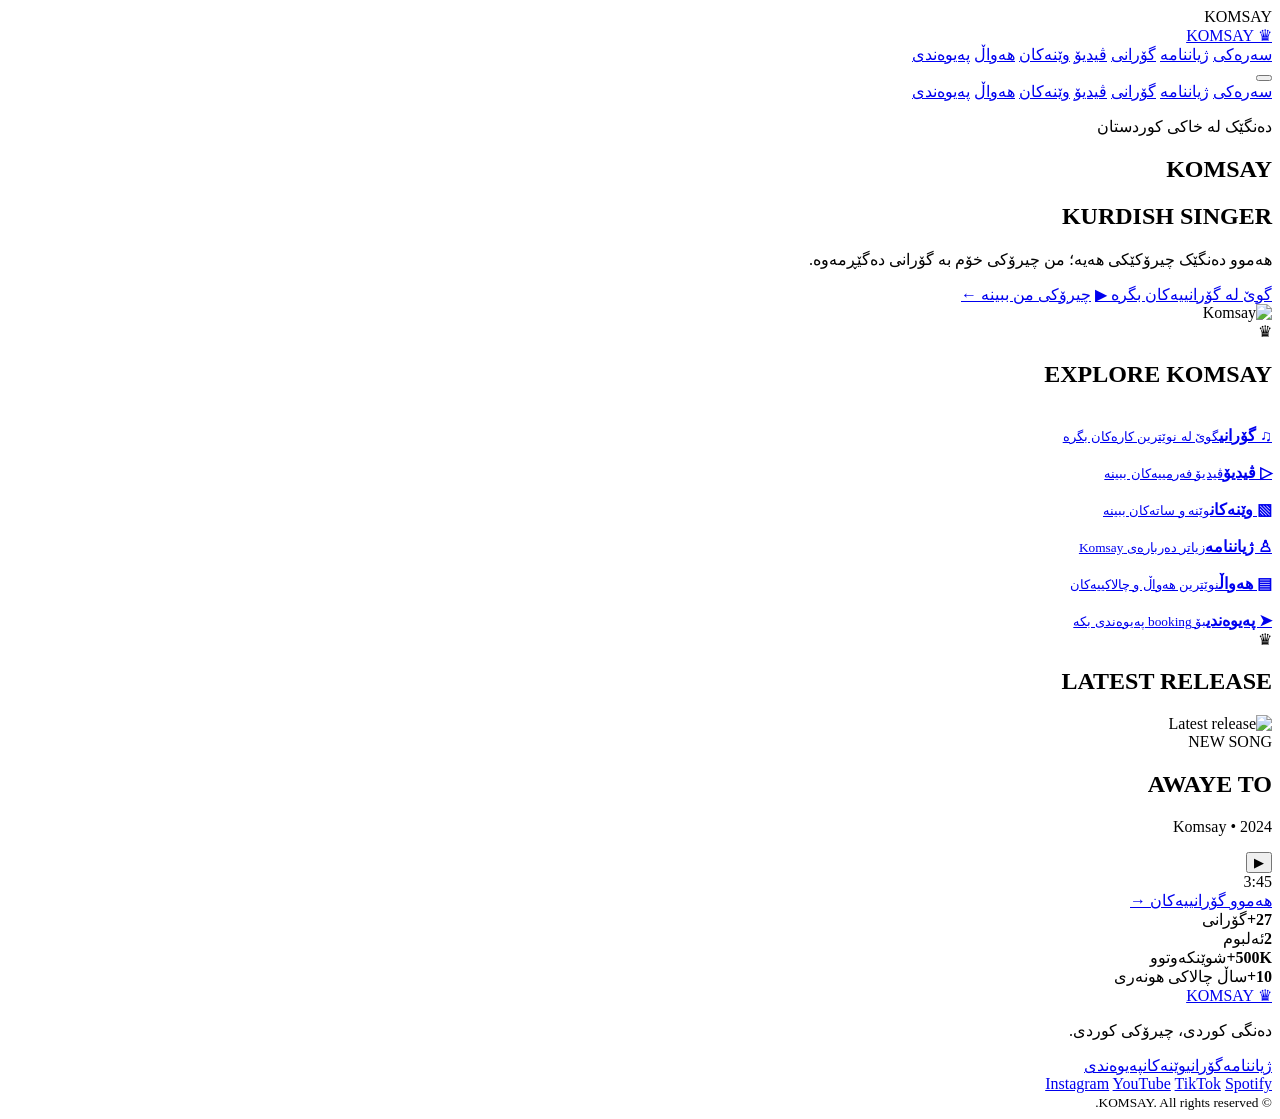
==== commit 965997c3: "Add files via upload" ====
--- a/index.html
+++ b/index.html
@@ -1,44 +1,113 @@
 <!DOCTYPE html>
 <html lang="ku" dir="rtl">
 <head>
-<meta charset="UTF-8">
-<meta name="viewport" content="width=device-width,initial-scale=1">
-<title>Komsay | Official Links</title>
-<link rel="preconnect" href="https://fonts.googleapis.com">
-<link rel="preconnect" href="https://fonts.gstatic.com" crossorigin>
-<link href="https://fonts.googleapis.com/css2?family=Poppins:wght@300;400;600;700;800&display=swap" rel="stylesheet">
-<link rel="stylesheet" href="https://cdnjs.cloudflare.com/ajax/libs/font-awesome/6.7.2/css/all.min.css">
-<style>
-body{margin:0;font-family:Poppins,sans-serif;background:linear-gradient(rgba(0,0,0,.6),rgba(0,0,0,.9)),url('IMG_0511.jpeg') center/cover fixed;display:flex;justify-content:center;align-items:center;min-height:100vh;color:#fff}
-.container{width:min(430px,92vw);background:rgba(255,255,255,.08);backdrop-filter:blur(18px);padding:30px;border-radius:28px;border:1px solid rgba(255,255,255,.15)}
-.profile{text-align:center}.profile img{width:150px;height:150px;border-radius:50%;border:4px solid #fff;object-fit:cover}
-.links{display:grid;grid-template-columns:1fr 1fr;gap:14px;margin-top:25px}
-.card{display:flex;flex-direction:column;align-items:center;justify-content:center;text-decoration:none;color:#fff;background:rgba(255,255,255,.08);border-radius:20px;height:110px;border:1px solid rgba(255,255,255,.15);transition:.25s}
-.card:hover{transform:translateY(-4px)}
-.card i{font-size:30px;margin-bottom:8px}
-.footer{text-align:center;margin-top:20px;color:#bbb;font-size:13px}
-</style>
+  <meta charset="UTF-8">
+  <meta name="viewport" content="width=device-width, initial-scale=1.0">
+  <title>KOMSAY — Kurdish Singer</title>
+  <meta name="description" content="KOMSAY — Kurdish singer official website.">
+  <link rel="stylesheet" href="css/style.css">
+  <link rel="preconnect" href="https://fonts.googleapis.com">
+  <link rel="preconnect" href="https://fonts.gstatic.com" crossorigin>
+  <link href="https://fonts.googleapis.com/css2?family=Montserrat:wght@300;400;500;600;700&family=Noto+Sans+Arabic:wght@300;400;500;600;700&display=swap" rel="stylesheet">
 </head>
 <body>
-<div class="container">
-<div class="profile">
-<img src="IMG_0511.jpeg" alt="Komsay">
-<h1>Komsay</h1>
-<p>Kurdish Singer</p>
-<p>komsayagent@gmail.com</p><div style="margin-top:10px;color:#6fd8ff">✔ Official Artist</div>
-</div>
-<div class="links">
-<a class="card" href="https://youtube.com/@komsay"><i class="fab fa-youtube"></i><span>YouTube</span></a>
-<a class="card" href="https://open.spotify.com/artist/3O0UtR9dUyXLRTIFbYdmgs"><i class="fab fa-spotify"></i><span>Spotify</span></a>
-<a class="card" href="https://www.instagram.com/komsay/"><i class="fab fa-instagram"></i><span>Instagram</span></a>
-<a class="card" href="https://www.tiktok.com/@komsay"><i class="fab fa-tiktok"></i><span>TikTok</span></a>
-<a class="card" href="https://www.threads.net/@komsay"><i class="fab fa-threads"></i><span>Threads</span></a>
-<a class="card" href="https://t.me/Komsay"><i class="fab fa-telegram"></i><span>Telegram</span></a>
-<a class="card" href="https://snapchat.com/t/J3TUY6pE"><i class="fab fa-snapchat"></i><span>Snapchat</span></a>
-<a class="card" href="https://www.facebook.com/Komsay"><i class="fab fa-facebook"></i><span>Facebook</span></a>
-<a class="card" href="https://x.com/komsay"><i class="fab fa-x-twitter"></i><span>X</span></a>
-<a class="card" href="mailto:komsayagent@gmail.com"><i class="fas fa-envelope"></i><span>Email</span></a>
-</div>
-<div class="footer">Made with ❤️ for Komsay</div>
-</div>
-<script>document.querySelectorAll(".card").forEach(c=>{c.onmouseenter=()=>c.style.transform="translateY(-6px) scale(1.03)";c.onmouseleave=()=>c.style.transform=""});</script></body></html>
+  <div class="page-loader"><span>KOMSAY</span></div>
+
+  <header class="site-header">
+    <a class="brand" href="index.html"><span>♛</span> KOMSAY</a>
+    <nav class="desktop-nav">
+      <a class="active" href="index.html">سەرەکی</a>
+      <a href="biography.html">ژیاننامە</a>
+      <a href="music.html">گۆرانی</a>
+      <a href="videos.html">ڤیدیۆ</a>
+      <a href="gallery.html">وێنەکان</a>
+      <a href="news.html">هەواڵ</a>
+      <a href="contact.html">پەیوەندی</a>
+    </nav>
+    <button class="menu-toggle" aria-label="Menu"><span></span><span></span><span></span></button>
+  </header>
+
+  <div class="mobile-nav">
+    <a href="index.html">سەرەکی</a>
+    <a href="biography.html">ژیاننامە</a>
+    <a href="music.html">گۆرانی</a>
+    <a href="videos.html">ڤیدیۆ</a>
+    <a href="gallery.html">وێنەکان</a>
+    <a href="news.html">هەواڵ</a>
+    <a href="contact.html">پەیوەندی</a>
+  </div>
+
+  <main>
+    <section class="hero">
+      <div class="hero-content">
+        <p class="eyebrow">دەنگێک لە خاکی کوردستان</p>
+        <h1>KOMSAY</h1>
+        <h2>KURDISH SINGER</h2>
+        <p class="hero-text">هەموو دەنگێک چیرۆکێکی هەیە؛ من چیرۆکی خۆم بە گۆرانی دەگێڕمەوە.</p>
+        <div class="hero-actions">
+          <a class="gold-btn" href="music.html">گوێ لە گۆرانییەکان بگرە <span>▶</span></a>
+          <a class="text-link" href="biography.html">چیرۆکی من ببینە ←</a>
+        </div>
+      </div>
+      <div class="hero-image">
+        <img src="assets/images/hero.jpg" alt="Komsay">
+      </div>
+      <div class="hero-overlay"></div>
+    </section>
+
+    <section class="explore section">
+      <div class="section-heading">
+        <span>♛</span>
+        <h2>EXPLORE KOMSAY</h2>
+      </div>
+      <div class="feature-grid">
+        <a class="feature-card" href="music.html"><div class="card-image"><img src="assets/images/music.jpg" alt=""></div><b>♫ گۆرانی</b><small>گوێ لە نوێترین کارەکان بگرە</small></a>
+        <a class="feature-card" href="videos.html"><div class="card-image"><img src="assets/images/video.jpg" alt=""></div><b>▷ ڤیدیۆ</b><small>ڤیدیۆ فەرمییەکان ببینە</small></a>
+        <a class="feature-card" href="gallery.html"><div class="card-image"><img src="assets/images/gallery.jpg" alt=""></div><b>▧ وێنەکان</b><small>وێنە و ساتەکان ببینە</small></a>
+        <a class="feature-card" href="biography.html"><div class="card-image"><img src="assets/images/bio.jpg" alt=""></div><b>♙ ژیاننامە</b><small>زیاتر دەربارەی Komsay</small></a>
+        <a class="feature-card" href="news.html"><div class="card-image"><img src="assets/images/news.jpg" alt=""></div><b>▤ هەواڵ</b><small>نوێترین هەواڵ و چالاکییەکان</small></a>
+        <a class="feature-card" href="contact.html"><div class="card-image"><img src="assets/images/contact.jpg" alt=""></div><b>➤ پەیوەندی</b><small>بۆ booking پەیوەندی بکە</small></a>
+      </div>
+    </section>
+
+    <section class="latest section">
+      <div class="section-heading"><span>♛</span><h2>LATEST RELEASE</h2></div>
+      <div class="release-card">
+        <div class="release-cover"><img src="assets/images/latest-release.jpg" alt="Latest release"></div>
+        <div class="release-info">
+          <span class="label">NEW SONG</span>
+          <h2>AWAYE TO</h2>
+          <p>Komsay • 2024</p>
+          <div class="player">
+            <button class="play-button" data-audio="assets/music/awaye-to.mp3">▶</button>
+            <div class="wave"><i></i><i></i><i></i><i></i><i></i><i></i><i></i><i></i><i></i><i></i><i></i><i></i><i></i><i></i><i></i></div>
+            <span>3:45</span>
+          </div>
+        </div>
+        <a class="outline-btn" href="music.html">هەموو گۆرانییەکان →</a>
+      </div>
+    </section>
+
+    <section class="stats section">
+      <div><strong>27+</strong><span>گۆرانی</span></div>
+      <div><strong>2</strong><span>ئەلبوم</span></div>
+      <div><strong>500K+</strong><span>شوێنکەوتوو</span></div>
+      <div><strong>10+</strong><span>ساڵ چالاکی هونەری</span></div>
+    </section>
+  </main>
+
+  <footer class="site-footer">
+    <div><a class="brand" href="index.html"><span>♛</span> KOMSAY</a><p>دەنگی کوردی، چیرۆکی کوردی.</p></div>
+    <div class="footer-links"><a href="biography.html">ژیاننامە</a><a href="music.html">گۆرانی</a><a href="gallery.html">وێنەکان</a><a href="contact.html">پەیوەندی</a></div>
+    <div class="socials">
+      <a href="https://www.instagram.com/komsay/" target="_blank" rel="noopener">Instagram</a>
+      <a href="https://youtube.com/@komsay" target="_blank" rel="noopener">YouTube</a>
+      <a href="https://www.tiktok.com/@komsay" target="_blank" rel="noopener">TikTok</a>
+      <a href="https://open.spotify.com/artist/3O0UtR9dUyXLRTIFbYdmgs" target="_blank" rel="noopener">Spotify</a>
+    </div>
+    <small>© <span id="year"></span> KOMSAY. All rights reserved.</small>
+  </footer>
+
+  <script src="js/script.js"></script>
+</body>
+</html>
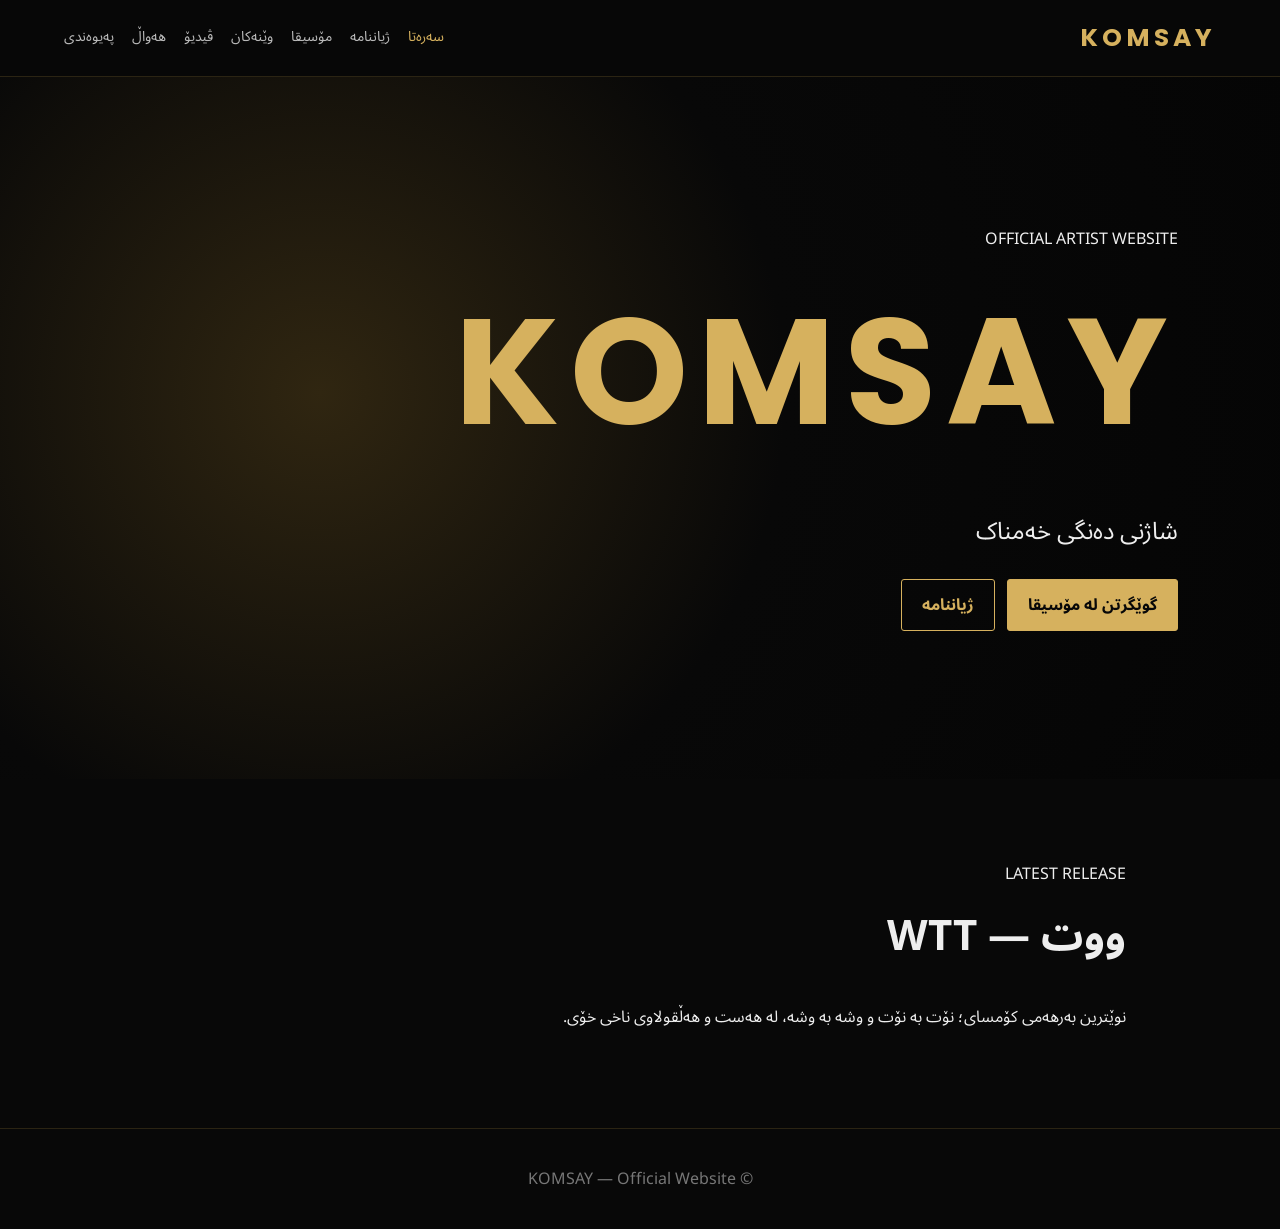
==== commit cff29ede: "Add files via upload" ====
--- a/index.html
+++ b/index.html
@@ -1,113 +1,3 @@
-<!DOCTYPE html>
-<html lang="ku" dir="rtl">
-<head>
-  <meta charset="UTF-8">
-  <meta name="viewport" content="width=device-width, initial-scale=1.0">
-  <title>KOMSAY — Kurdish Singer</title>
-  <meta name="description" content="KOMSAY — Kurdish singer official website.">
-  <link rel="stylesheet" href="css/style.css">
-  <link rel="preconnect" href="https://fonts.googleapis.com">
-  <link rel="preconnect" href="https://fonts.gstatic.com" crossorigin>
-  <link href="https://fonts.googleapis.com/css2?family=Montserrat:wght@300;400;500;600;700&family=Noto+Sans+Arabic:wght@300;400;500;600;700&display=swap" rel="stylesheet">
-</head>
-<body>
-  <div class="page-loader"><span>KOMSAY</span></div>
-
-  <header class="site-header">
-    <a class="brand" href="index.html"><span>♛</span> KOMSAY</a>
-    <nav class="desktop-nav">
-      <a class="active" href="index.html">سەرەکی</a>
-      <a href="biography.html">ژیاننامە</a>
-      <a href="music.html">گۆرانی</a>
-      <a href="videos.html">ڤیدیۆ</a>
-      <a href="gallery.html">وێنەکان</a>
-      <a href="news.html">هەواڵ</a>
-      <a href="contact.html">پەیوەندی</a>
-    </nav>
-    <button class="menu-toggle" aria-label="Menu"><span></span><span></span><span></span></button>
-  </header>
-
-  <div class="mobile-nav">
-    <a href="index.html">سەرەکی</a>
-    <a href="biography.html">ژیاننامە</a>
-    <a href="music.html">گۆرانی</a>
-    <a href="videos.html">ڤیدیۆ</a>
-    <a href="gallery.html">وێنەکان</a>
-    <a href="news.html">هەواڵ</a>
-    <a href="contact.html">پەیوەندی</a>
-  </div>
-
-  <main>
-    <section class="hero">
-      <div class="hero-content">
-        <p class="eyebrow">دەنگێک لە خاکی کوردستان</p>
-        <h1>KOMSAY</h1>
-        <h2>KURDISH SINGER</h2>
-        <p class="hero-text">هەموو دەنگێک چیرۆکێکی هەیە؛ من چیرۆکی خۆم بە گۆرانی دەگێڕمەوە.</p>
-        <div class="hero-actions">
-          <a class="gold-btn" href="music.html">گوێ لە گۆرانییەکان بگرە <span>▶</span></a>
-          <a class="text-link" href="biography.html">چیرۆکی من ببینە ←</a>
-        </div>
-      </div>
-      <div class="hero-image">
-        <img src="assets/images/hero.jpg" alt="Komsay">
-      </div>
-      <div class="hero-overlay"></div>
-    </section>
-
-    <section class="explore section">
-      <div class="section-heading">
-        <span>♛</span>
-        <h2>EXPLORE KOMSAY</h2>
-      </div>
-      <div class="feature-grid">
-        <a class="feature-card" href="music.html"><div class="card-image"><img src="assets/images/music.jpg" alt=""></div><b>♫ گۆرانی</b><small>گوێ لە نوێترین کارەکان بگرە</small></a>
-        <a class="feature-card" href="videos.html"><div class="card-image"><img src="assets/images/video.jpg" alt=""></div><b>▷ ڤیدیۆ</b><small>ڤیدیۆ فەرمییەکان ببینە</small></a>
-        <a class="feature-card" href="gallery.html"><div class="card-image"><img src="assets/images/gallery.jpg" alt=""></div><b>▧ وێنەکان</b><small>وێنە و ساتەکان ببینە</small></a>
-        <a class="feature-card" href="biography.html"><div class="card-image"><img src="assets/images/bio.jpg" alt=""></div><b>♙ ژیاننامە</b><small>زیاتر دەربارەی Komsay</small></a>
-        <a class="feature-card" href="news.html"><div class="card-image"><img src="assets/images/news.jpg" alt=""></div><b>▤ هەواڵ</b><small>نوێترین هەواڵ و چالاکییەکان</small></a>
-        <a class="feature-card" href="contact.html"><div class="card-image"><img src="assets/images/contact.jpg" alt=""></div><b>➤ پەیوەندی</b><small>بۆ booking پەیوەندی بکە</small></a>
-      </div>
-    </section>
-
-    <section class="latest section">
-      <div class="section-heading"><span>♛</span><h2>LATEST RELEASE</h2></div>
-      <div class="release-card">
-        <div class="release-cover"><img src="assets/images/latest-release.jpg" alt="Latest release"></div>
-        <div class="release-info">
-          <span class="label">NEW SONG</span>
-          <h2>AWAYE TO</h2>
-          <p>Komsay • 2024</p>
-          <div class="player">
-            <button class="play-button" data-audio="assets/music/awaye-to.mp3">▶</button>
-            <div class="wave"><i></i><i></i><i></i><i></i><i></i><i></i><i></i><i></i><i></i><i></i><i></i><i></i><i></i><i></i><i></i></div>
-            <span>3:45</span>
-          </div>
-        </div>
-        <a class="outline-btn" href="music.html">هەموو گۆرانییەکان →</a>
-      </div>
-    </section>
-
-    <section class="stats section">
-      <div><strong>27+</strong><span>گۆرانی</span></div>
-      <div><strong>2</strong><span>ئەلبوم</span></div>
-      <div><strong>500K+</strong><span>شوێنکەوتوو</span></div>
-      <div><strong>10+</strong><span>ساڵ چالاکی هونەری</span></div>
-    </section>
-  </main>
-
-  <footer class="site-footer">
-    <div><a class="brand" href="index.html"><span>♛</span> KOMSAY</a><p>دەنگی کوردی، چیرۆکی کوردی.</p></div>
-    <div class="footer-links"><a href="biography.html">ژیاننامە</a><a href="music.html">گۆرانی</a><a href="gallery.html">وێنەکان</a><a href="contact.html">پەیوەندی</a></div>
-    <div class="socials">
-      <a href="https://www.instagram.com/komsay/" target="_blank" rel="noopener">Instagram</a>
-      <a href="https://youtube.com/@komsay" target="_blank" rel="noopener">YouTube</a>
-      <a href="https://www.tiktok.com/@komsay" target="_blank" rel="noopener">TikTok</a>
-      <a href="https://open.spotify.com/artist/3O0UtR9dUyXLRTIFbYdmgs" target="_blank" rel="noopener">Spotify</a>
-    </div>
-    <small>© <span id="year"></span> KOMSAY. All rights reserved.</small>
-  </footer>
-
-  <script src="js/script.js"></script>
-</body>
-</html>+<!doctype html><html lang="ku" dir="rtl"><head><meta charset="utf-8"><meta name="viewport" content="width=device-width,initial-scale=1"><title>KOMSAY | Official</title><link rel="stylesheet" href="style.css"></head><body>
+<header><a class="logo" href="index.html">KOMSAY</a><nav><a class="active" href="index.html">سەرەتا</a><a href="biography.html">ژیاننامە</a><a href="music.html">مۆسیقا</a><a href="gallery.html">وێنەکان</a><a href="videos.html">ڤیدیۆ</a><a href="news.html">هەواڵ</a><a href="contact.html">پەیوەندی</a></nav></header>
+<main><section class="hero"><div><span class="eyebrow">OFFICIAL ARTIST WEBSITE</span><h1>KOMSAY</h1><p>شاژنی دەنگی خەمناک</p><div class="buttons"><a class="btn" href="music.html">گوێگرتن لە مۆسیقا</a><a class="btn ghost" href="biography.html">ژیاننامە</a></div></div></section><section class="intro"><span class="eyebrow">LATEST RELEASE</span><h2>ووت — WTT</h2><p>نوێترین بەرهەمی کۆمسای؛ نۆت بە نۆت و وشە بە وشە، لە هەست و هەڵقولاوی ناخی خۆی.</p></section></main><footer>© KOMSAY — Official Website</footer></body></html>
--- a/style.css
+++ b/style.css
@@ -0,0 +1 @@
+@import url('https://fonts.googleapis.com/css2?family=Noto+Sans+Arabic:wght@400;600;700&family=Poppins:wght@300;500;700&display=swap');*{box-sizing:border-box}body{margin:0;background:#080808;color:#eee;font-family:'Noto Sans Arabic',sans-serif;line-height:1.9}header{position:sticky;top:0;z-index:10;background:rgba(8,8,8,.9);backdrop-filter:blur(14px);border-bottom:1px solid #2b2413;padding:14px 5%;display:flex;justify-content:space-between;align-items:center;gap:20px}.logo{font-family:Poppins,sans-serif;color:#d6b15e;font-size:25px;font-weight:700;letter-spacing:4px;text-decoration:none}nav{display:flex;gap:18px;flex-wrap:wrap;justify-content:center}nav a{color:#bbb;text-decoration:none;font-size:14px}nav a:hover,nav .active{color:#d6b15e}.hero{min-height:78vh;display:flex;align-items:center;padding:8%;background:radial-gradient(circle at 25% 45%,#302611 0,#080808 45%,#050505 100%)}.hero h1{font:700 clamp(60px,13vw,150px) Poppins;color:#d6b15e;letter-spacing:10px;margin:5px 0}.hero p{font-size:24px}.buttons{display:flex;gap:12px;flex-wrap:wrap}.btn{display:inline-block;padding:10px 20px;border:1px solid #d6b15e;color:#080808;background:#d6b15e;text-decoration:none;border-radius:3px;font-weight:700}.btn.ghost{background:transparent;color:#d6b15e}.intro,.page{max-width:1100px;margin:auto;padding:80px 5%}.intro h2,.page h1{font-size:42px;margin:8px 0 25px}.card{border:1px solid #332a17;background:linear-gradient(145deg,#111,#0b0b0b);padding:28px;border-radius:10px;margin:20px 0}.grid{display:grid;grid-template-columns:repeat(2,1fr);gap:20px}.songs{display:grid;grid-template-columns:repeat(2,1fr);gap:12px;margin:20px 0 35px}.songs div,.social a{border:1px solid #332a17;padding:14px;color:#eee;text-decoration:none;border-radius:8px}.songs small{color:#d6b15e;margin-right:10px}.gallery{display:grid;grid-template-columns:repeat(2,1fr);gap:15px}.photo{min-height:220px;border:1px solid #332a17;border-radius:10px;display:grid;place-items:center;color:#d6b15e;background:radial-gradient(circle,#211b0e,#0b0b0b)}.social{display:grid;grid-template-columns:repeat(2,1fr);gap:12px}.social a:hover{border-color:#d6b15e;color:#d6b15e}.email{margin-top:30px;color:#d6b15e}.hint{color:#999}footer{text-align:center;padding:35px;border-top:1px solid #2b2413;color:#777}@media(max-width:700px){header{display:block;text-align:center}.logo{display:block;margin-bottom:10px}nav{gap:10px}.hero{min-height:70vh;padding:10% 7%}.hero h1{font-size:62px;letter-spacing:5px}.grid,.songs,.gallery,.social{grid-template-columns:1fr}.page,.intro{padding:55px 6%}.page h1{font-size:34px}}
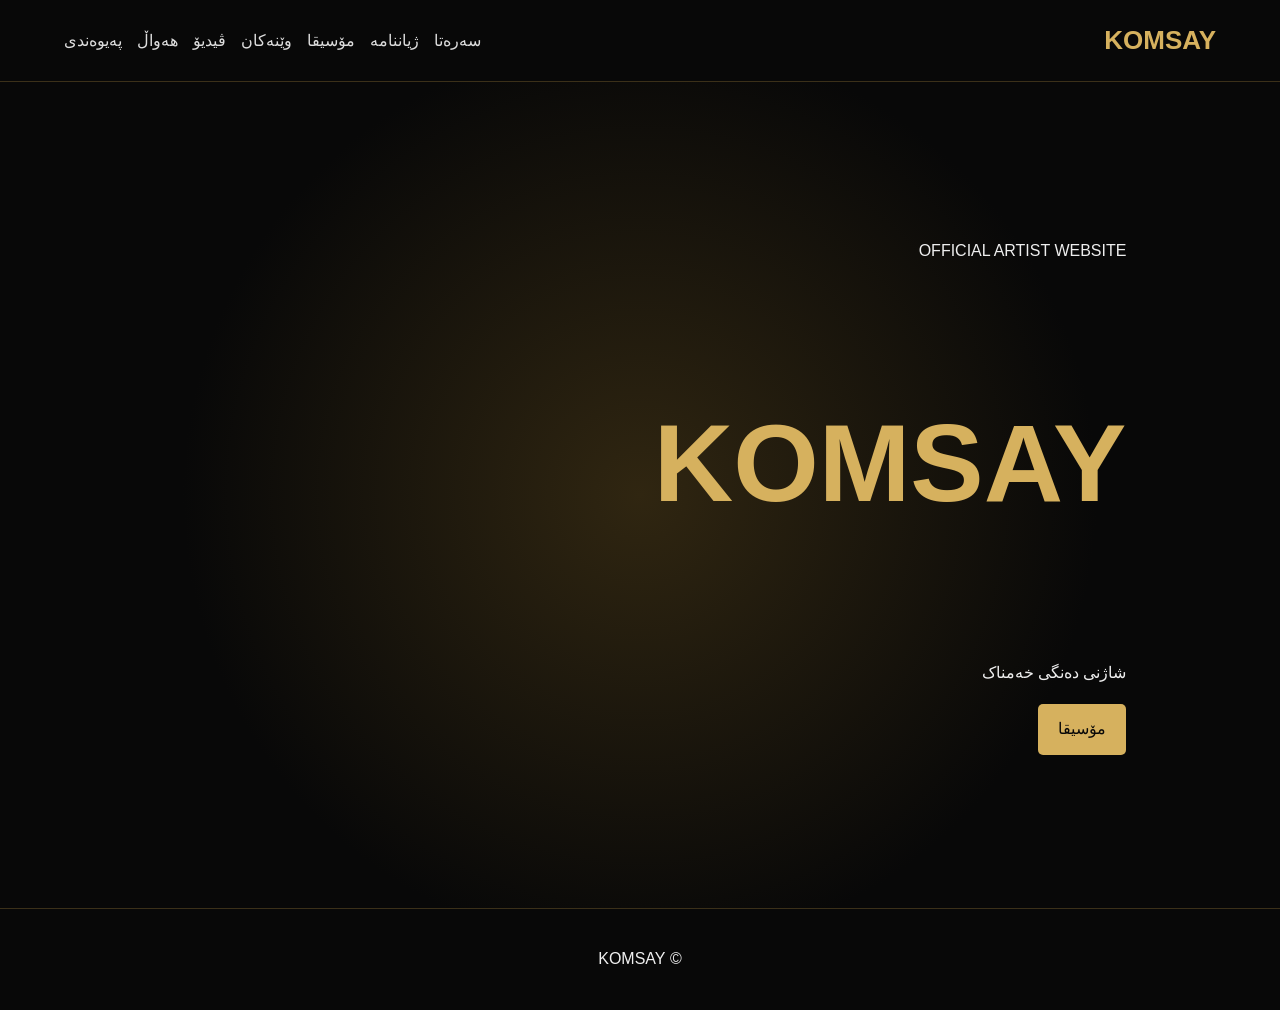
==== commit 5063d4e2: "Add files via upload" ====
--- a/index.html
+++ b/index.html
@@ -1,3 +1 @@
-<!doctype html><html lang="ku" dir="rtl"><head><meta charset="utf-8"><meta name="viewport" content="width=device-width,initial-scale=1"><title>KOMSAY | Official</title><link rel="stylesheet" href="style.css"></head><body>
-<header><a class="logo" href="index.html">KOMSAY</a><nav><a class="active" href="index.html">سەرەتا</a><a href="biography.html">ژیاننامە</a><a href="music.html">مۆسیقا</a><a href="gallery.html">وێنەکان</a><a href="videos.html">ڤیدیۆ</a><a href="news.html">هەواڵ</a><a href="contact.html">پەیوەندی</a></nav></header>
-<main><section class="hero"><div><span class="eyebrow">OFFICIAL ARTIST WEBSITE</span><h1>KOMSAY</h1><p>شاژنی دەنگی خەمناک</p><div class="buttons"><a class="btn" href="music.html">گوێگرتن لە مۆسیقا</a><a class="btn ghost" href="biography.html">ژیاننامە</a></div></div></section><section class="intro"><span class="eyebrow">LATEST RELEASE</span><h2>ووت — WTT</h2><p>نوێترین بەرهەمی کۆمسای؛ نۆت بە نۆت و وشە بە وشە، لە هەست و هەڵقولاوی ناخی خۆی.</p></section></main><footer>© KOMSAY — Official Website</footer></body></html>+<!doctype html><html lang='ku' dir='rtl'><head><meta charset='utf-8'><meta name='viewport' content='width=device-width,initial-scale=1'><title>KOMSAY</title><link rel='stylesheet' href='style.css'></head><body><header><a class='logo' href='index.html'>KOMSAY</a><nav><a href='index.html'>سەرەتا</a><a href='biography.html'>ژیاننامە</a><a href='music.html'>مۆسیقا</a><a href='gallery.html'>وێنەکان</a><a href='videos.html'>ڤیدیۆ</a><a href='news.html'>هەواڵ</a><a href='contact.html'>پەیوەندی</a></nav></header><main><section class='hero'><span>OFFICIAL ARTIST WEBSITE</span><h1>KOMSAY</h1><p>شاژنی دەنگی خەمناک</p><a class='btn' href='music.html'>مۆسیقا</a></section></main><footer>© KOMSAY</footer></body></html>
--- a/style.css
+++ b/style.css
@@ -1 +1 @@
-@import url('https://fonts.googleapis.com/css2?family=Noto+Sans+Arabic:wght@400;600;700&family=Poppins:wght@300;500;700&display=swap');*{box-sizing:border-box}body{margin:0;background:#080808;color:#eee;font-family:'Noto Sans Arabic',sans-serif;line-height:1.9}header{position:sticky;top:0;z-index:10;background:rgba(8,8,8,.9);backdrop-filter:blur(14px);border-bottom:1px solid #2b2413;padding:14px 5%;display:flex;justify-content:space-between;align-items:center;gap:20px}.logo{font-family:Poppins,sans-serif;color:#d6b15e;font-size:25px;font-weight:700;letter-spacing:4px;text-decoration:none}nav{display:flex;gap:18px;flex-wrap:wrap;justify-content:center}nav a{color:#bbb;text-decoration:none;font-size:14px}nav a:hover,nav .active{color:#d6b15e}.hero{min-height:78vh;display:flex;align-items:center;padding:8%;background:radial-gradient(circle at 25% 45%,#302611 0,#080808 45%,#050505 100%)}.hero h1{font:700 clamp(60px,13vw,150px) Poppins;color:#d6b15e;letter-spacing:10px;margin:5px 0}.hero p{font-size:24px}.buttons{display:flex;gap:12px;flex-wrap:wrap}.btn{display:inline-block;padding:10px 20px;border:1px solid #d6b15e;color:#080808;background:#d6b15e;text-decoration:none;border-radius:3px;font-weight:700}.btn.ghost{background:transparent;color:#d6b15e}.intro,.page{max-width:1100px;margin:auto;padding:80px 5%}.intro h2,.page h1{font-size:42px;margin:8px 0 25px}.card{border:1px solid #332a17;background:linear-gradient(145deg,#111,#0b0b0b);padding:28px;border-radius:10px;margin:20px 0}.grid{display:grid;grid-template-columns:repeat(2,1fr);gap:20px}.songs{display:grid;grid-template-columns:repeat(2,1fr);gap:12px;margin:20px 0 35px}.songs div,.social a{border:1px solid #332a17;padding:14px;color:#eee;text-decoration:none;border-radius:8px}.songs small{color:#d6b15e;margin-right:10px}.gallery{display:grid;grid-template-columns:repeat(2,1fr);gap:15px}.photo{min-height:220px;border:1px solid #332a17;border-radius:10px;display:grid;place-items:center;color:#d6b15e;background:radial-gradient(circle,#211b0e,#0b0b0b)}.social{display:grid;grid-template-columns:repeat(2,1fr);gap:12px}.social a:hover{border-color:#d6b15e;color:#d6b15e}.email{margin-top:30px;color:#d6b15e}.hint{color:#999}footer{text-align:center;padding:35px;border-top:1px solid #2b2413;color:#777}@media(max-width:700px){header{display:block;text-align:center}.logo{display:block;margin-bottom:10px}nav{gap:10px}.hero{min-height:70vh;padding:10% 7%}.hero h1{font-size:62px;letter-spacing:5px}.grid,.songs,.gallery,.social{grid-template-columns:1fr}.page,.intro{padding:55px 6%}.page h1{font-size:34px}}+*{box-sizing:border-box}body{margin:0;background:#080808;color:#eee;font-family:Arial,sans-serif;line-height:1.9}header{padding:16px 5%;border-bottom:1px solid #3b3019;display:flex;justify-content:space-between;gap:15px;align-items:center;flex-wrap:wrap}.logo{color:#d6b15e;font-size:26px;font-weight:bold;text-decoration:none}nav{display:flex;gap:15px;flex-wrap:wrap}nav a,.social a{color:#ddd;text-decoration:none}nav a:hover,.social a:hover{color:#d6b15e}.hero{min-height:80vh;padding:12%;background:radial-gradient(circle,#302611,#080808 60%)}h1{color:#d6b15e;font-size:clamp(48px,10vw,110px)}.page{max-width:1000px;margin:auto;padding:70px 6%}.card{border:1px solid #3b3019;border-radius:12px;padding:25px;background:#101010}.btn{display:inline-block;background:#d6b15e;color:#080808;padding:10px 20px;text-decoration:none;border-radius:5px}.gallery{display:grid;grid-template-columns:repeat(2,1fr);gap:15px}.gallery img{width:100%;height:300px;object-fit:cover;border-radius:10px;background:#151515}.social{display:grid;grid-template-columns:repeat(2,1fr);gap:12px}.social a{border:1px solid #3b3019;padding:15px;border-radius:8px}footer{text-align:center;padding:35px;border-top:1px solid #3b3019}@media(max-width:650px){header{display:block;text-align:center}nav{justify-content:center}.gallery,.social{grid-template-columns:1fr}.gallery img{height:230px}}
